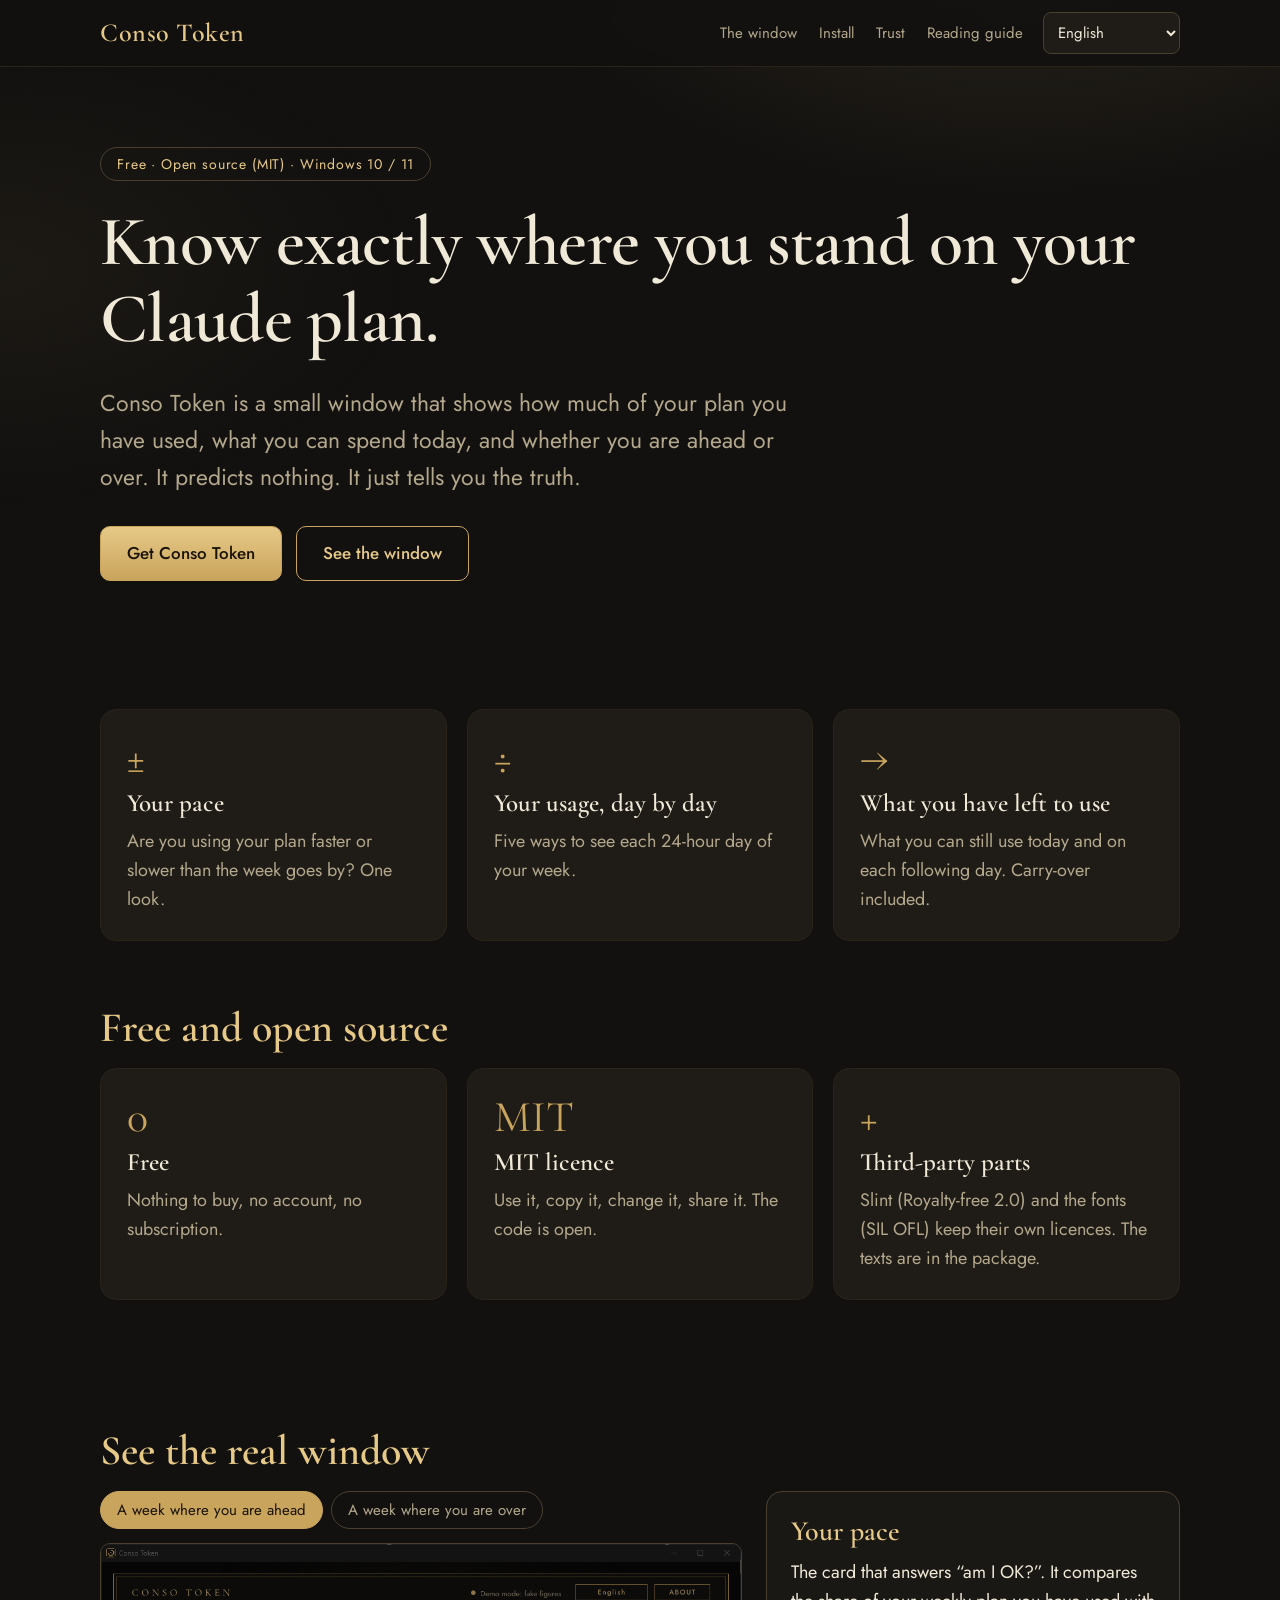
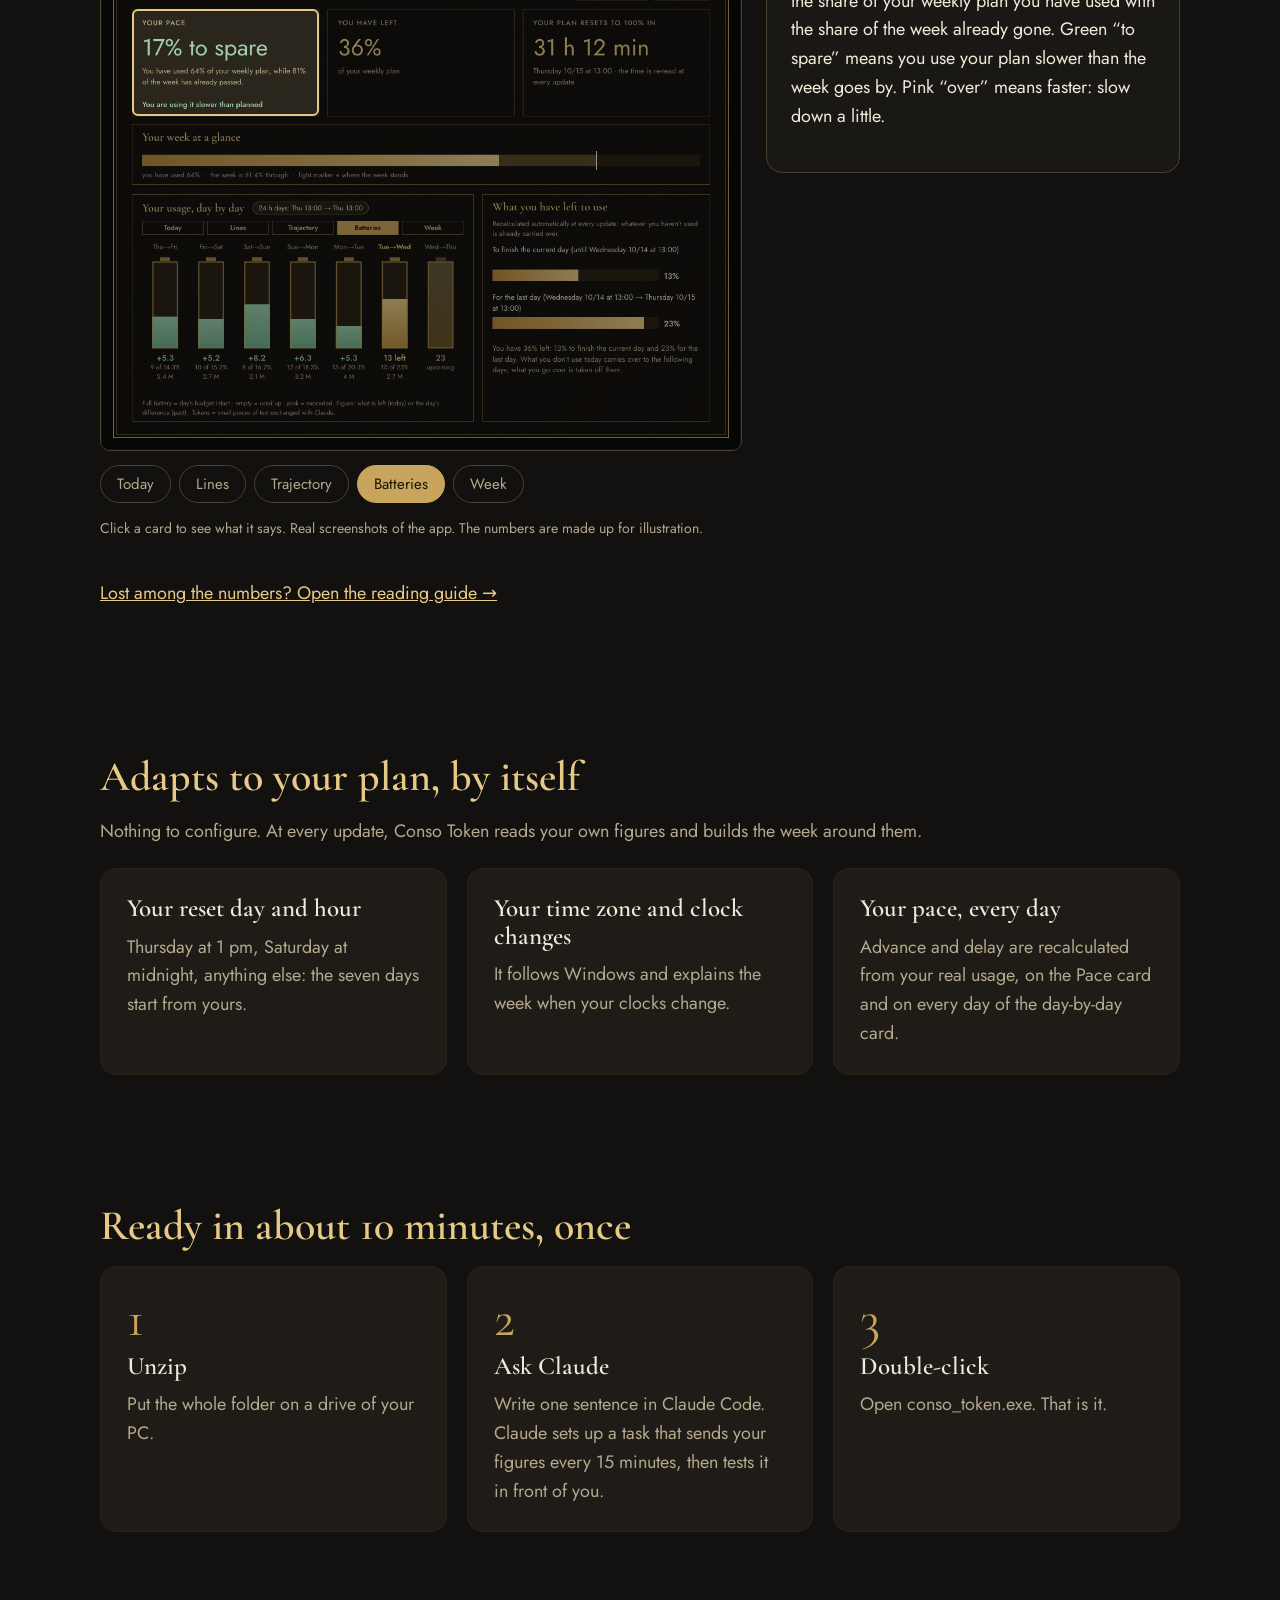
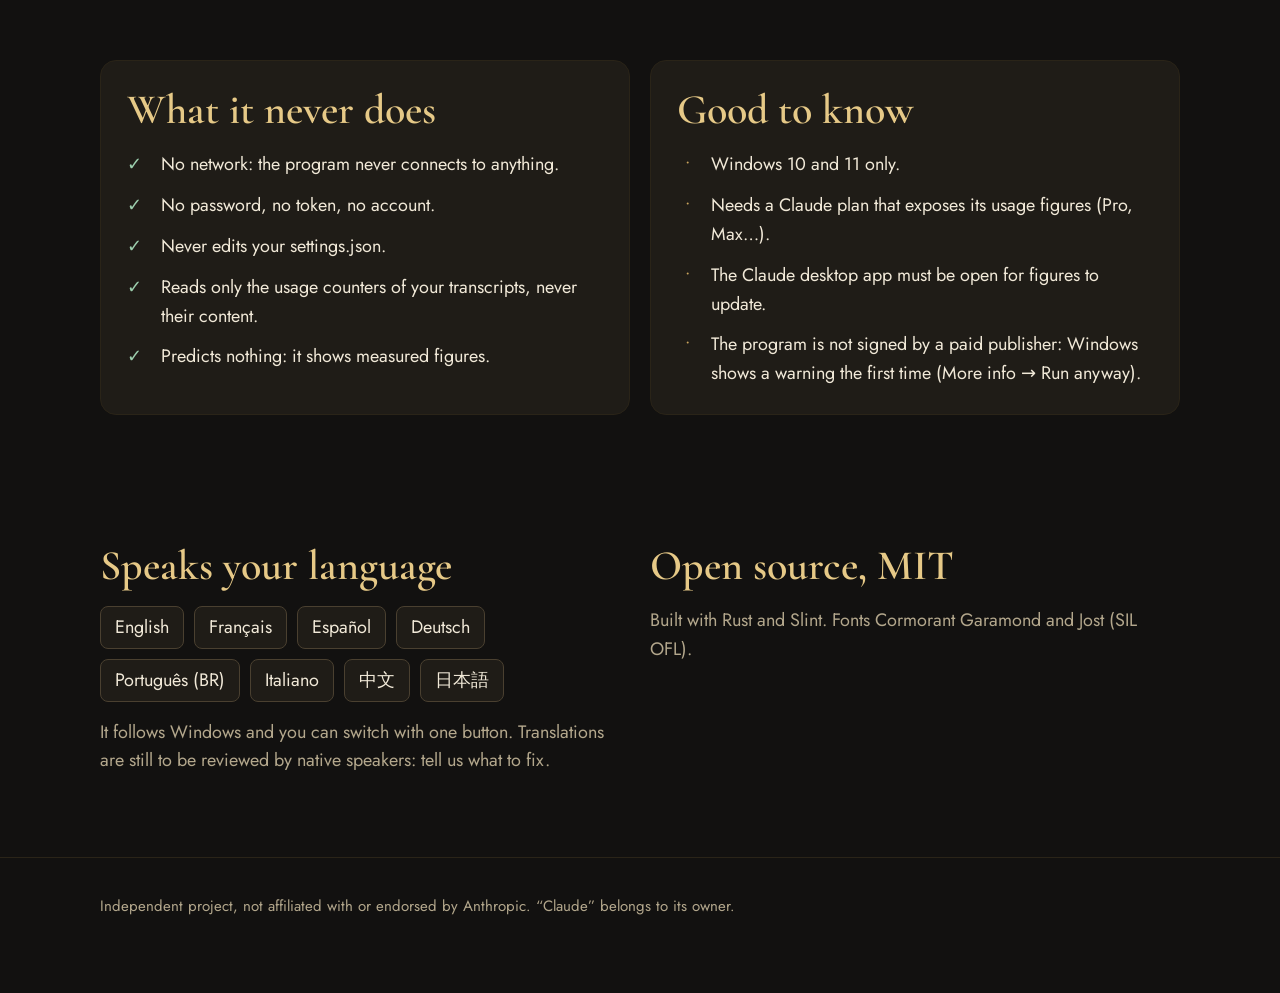
==== docs/site/index.html @ 203439f7 "Conso Token 1.2.1" ====
<!doctype html>
<html lang="en">
<head>
<meta charset="utf-8">
<meta name="viewport" content="width=device-width, initial-scale=1">
<meta name="color-scheme" content="dark">
<title>Conso Token</title>
<meta name="description" content="A small Windows window that shows where you stand on your Claude plan. Free, open source, no network.">
<link rel="stylesheet" href="shared.css">
</head>
<body>
<header class="top">
  <div class="wrap bar">
    <a class="logo" href="#top">Conso Token</a>
    <nav class="links" aria-label="Sections">
      <a href="#tourbloc" data-i="nav_tour">The window</a>
      <a href="#how" data-i="nav_how">Install</a>
      <a href="#trust" data-i="nav_trust">Trust</a>
      <a href="guide.html" data-i="nav_guide">Reading guide</a>
    </nav>
    <select id="lang" aria-label="Language">
      <option value="en" lang="en">English</option>
      <option value="fr" lang="fr">Français</option>
      <option value="es" lang="es">Español</option>
      <option value="de" lang="de">Deutsch</option>
      <option value="pt" lang="pt-BR">Português (BR)</option>
      <option value="it" lang="it">Italiano</option>
      <option value="zh" lang="zh-CN">中文</option>
      <option value="ja" lang="ja">日本語</option>
    </select>
  </div>
</header>

<main id="top">
  <section class="hero">
    <div class="wrap">
      <span class="badge" data-i="badge">Free · Open source · Windows 10 / 11</span>
      <h1 data-i="h1">Know exactly where you stand on your Claude plan.</h1>
      <p class="lead" data-i="lead"></p>
      <div class="btns">
        <a class="btn primary" id="dl" href="#how" data-i="cta_dl">Get Conso Token</a>
        <a class="btn ghost" href="#tourbloc" data-i="cta_see">See the window</a>
      </div>
    </div>
  </section>

  <section>
    <div class="wrap grid3">
      <div class="card"><div class="num">±</div><h3 data-i="k_rythme"></h3><p data-i="hf1_d"></p></div>
      <div class="card"><div class="num">÷</div><h3 data-i="k_jours"></h3><p data-i="hf2_d"></p></div>
      <div class="card"><div class="num">→</div><h3 data-i="k_reste2"></h3><p data-i="hf3_d"></p></div>
    </div>
  </section>

  <section id="free" style="padding-top:0">
    <div class="wrap">
      <h2 data-i="free_t">Free and open source</h2>
      <div class="grid3">
        <div class="card"><div class="num">0</div><h3 data-i="fc1_t"></h3><p data-i="fc1_d"></p></div>
        <div class="card"><div class="num">MIT</div><h3 data-i="fc2_t"></h3><p data-i="fc2_d"></p></div>
        <div class="card"><div class="num">+</div><h3 data-i="fc3_t"></h3><p data-i="fc3_d"></p></div>
      </div>
    </div>
  </section>

  <section id="tourbloc">
    <div class="wrap">
      <h2 data-i="tour_t_h">See the real window</h2>
      <div class="tour" id="tour"></div>
      <p style="margin-top:26px"><a href="guide.html" data-i="guide_cta"></a></p>
    </div>
  </section>

  <section>
    <div class="wrap">
      <h2 data-i="ap_t">Adapts to your plan, by itself</h2>
      <p class="muted" data-i="ap_d"></p>
      <div class="grid3" style="margin-top:22px">
        <div class="card"><h3 data-i="ap1_t"></h3><p data-i="ap1_d"></p></div>
        <div class="card"><h3 data-i="ap2_t"></h3><p data-i="ap2_d"></p></div>
        <div class="card"><h3 data-i="ap3_t"></h3><p data-i="ap3_d"></p></div>
      </div>
    </div>
  </section>

  <section id="how">
    <div class="wrap">
      <h2 data-i="how_t">Ready in about 10 minutes, once</h2>
      <div class="steps">
        <div class="card"><h3 data-i="s1_t">Unzip</h3><p data-i="s1_d"></p></div>
        <div class="card"><h3 data-i="s2_t">Ask Claude</h3><p data-i="s2_d"></p></div>
        <div class="card"><h3 data-i="s3_t">Double-click</h3><p data-i="s3_d"></p></div>
      </div>
    </div>
  </section>

  <section id="trust">
    <div class="wrap two">
      <div class="card">
        <h2 data-i="trust_t">What it never does</h2>
        <ul class="tick">
          <li data-i="t1"></li><li data-i="t2"></li><li data-i="t3"></li><li data-i="t4"></li><li data-i="t5"></li>
        </ul>
      </div>
      <div class="card">
        <h2 data-i="lim_t">Good to know</h2>
        <ul class="note">
          <li data-i="l1"></li><li data-i="l2"></li><li data-i="l3"></li><li data-i="l4"></li>
        </ul>
      </div>
    </div>
  </section>

  <section>
    <div class="wrap two">
      <div>
        <h2 data-i="lang_t">Speaks your language</h2>
        <div class="langs"><span lang="en">English</span><span lang="fr">Français</span><span lang="es">Español</span><span lang="de">Deutsch</span><span lang="pt-BR">Português (BR)</span><span lang="it">Italiano</span><span lang="zh-CN">中文</span><span lang="ja">日本語</span></div>
        <p class="muted" data-i="lang_d"></p>
      </div>
      <div>
        <h2 data-i="open_t">Open source, MIT</h2>
        <p class="muted" data-i="open_d"></p>
      </div>
    </div>
  </section>
</main>
<footer><div class="wrap"><p data-i="disc"></p></div></footer>

<script src="shared.js"></script>
<script>
// Lien de téléchargement : à renseigner quand la page des releases existe (sinon le bouton mène à « Install »).
const RELEASES_URL = "";
if (RELEASES_URL) document.getElementById("dl").href = RELEASES_URL;

add("badge", ["Free · Open source (MIT) · Windows 10 / 11", "Gratuit · Open source (MIT) · Windows 10 / 11", "Gratis · Código abierto (MIT) · Windows 10 / 11", "Kostenlos · Open Source (MIT) · Windows 10 / 11", "Grátis · Código aberto (MIT) · Windows 10 / 11", "Gratis · Open source (MIT) · Windows 10 / 11", "免费 · 开源（MIT）· Windows 10 / 11", "無料 · オープンソース（MIT）· Windows 10 / 11"]);
add("free_t", ["Free and open source", "Gratuit et open source", "Gratis y de código abierto", "Kostenlos und Open Source", "Grátis e de código aberto", "Gratis e open source", "免费且开源", "無料でオープンソース"]);
add("fc1_t", ["Free", "Gratuit", "Gratis", "Kostenlos", "Grátis", "Gratis", "免费", "無料"]);
add("fc1_d", ["Nothing to buy, no account, no subscription.", "Rien à acheter, aucun compte, aucun abonnement.", "Nada que comprar, sin cuenta, sin suscripción.", "Nichts zu kaufen, kein Konto, keine Gebühren.", "Nada para comprar, sem conta, sem assinatura.", "Niente da comprare, nessun account, nessun abbonamento.", "无需购买，无需账号，无需订阅。", "購入不要、アカウント不要、サブスクリプション不要。"]);
add("fc2_t", ["MIT licence", "Licence MIT", "Licencia MIT", "MIT-Lizenz", "Licença MIT", "Licenza MIT", "MIT 许可", "MIT ライセンス"]);
add("fc2_d", ["Use it, copy it, change it, share it. The code is open.", "Utilise-la, copie-la, modifie-la, partage-la. Le code est ouvert.", "Úsala, cópiala, modifícala, compártela. El código es abierto.", "Nutze es, kopiere es, ändere es, teile es. Der Code ist offen.", "Use, copie, modifique, compartilhe. O código é aberto.", "Usala, copiala, modificala, condividila. Il codice è aperto.", "可以使用、复制、修改和分享。代码是开放的。", "使う、コピーする、変更する、共有する。コードは公開されています。"]);
add("fc3_t", ["Third-party parts", "Composants tiers", "Componentes de terceros", "Drittkomponenten", "Componentes de terceiros", "Componenti di terze parti", "第三方组件", "サードパーティ部品"]);
add("fc3_d", ["Slint (Royalty-free 2.0) and the fonts (SIL OFL) keep their own licences. The texts are in the package.", "Slint (Royalty-free 2.0) et les polices (SIL OFL) gardent leurs propres licences. Les textes sont dans le paquet.", "Slint (Royalty-free 2.0) y las tipografías (SIL OFL) conservan sus propias licencias. Los textos van en el paquete.", "Slint (Royalty-free 2.0) und die Schriften (SIL OFL) behalten ihre eigenen Lizenzen. Die Texte liegen im Paket.", "Slint (Royalty-free 2.0) e as fontes (SIL OFL) mantêm suas próprias licenças. Os textos estão no pacote.", "Slint (Royalty-free 2.0) e i font (SIL OFL) mantengono le proprie licenze. I testi sono nel pacchetto.", "Slint（Royalty-free 2.0）和字体（SIL OFL）保留各自的许可。许可文本包含在软件包中。", "Slint（Royalty-free 2.0）とフォント（SIL OFL）は、それぞれ独自のライセンスのままです。全文はパッケージに入っています。"]);
add("h1", ["Know exactly where you stand on your Claude plan.", "Sache exactement où tu en es de ton forfait Claude.", "Sabe exactamente cómo vas con tu plan de Claude.", "Wisse genau, wo du mit deinem Claude-Abo stehst.", "Saiba exatamente onde você está no seu plano do Claude.", "Sappi esattamente a che punto sei con il tuo piano Claude.", "清楚知道你的 Claude 套餐用到了哪里。", "Claude プランの現在地を正確に。"]);
add("lead", ["Conso Token is a small window that shows how much of your plan you have used, what you can spend today, and whether you are ahead or over. It predicts nothing. It just tells you the truth.", "Conso Token est une petite fenêtre qui montre combien de ton forfait tu as utilisé, ce que tu peux dépenser aujourd’hui, et si tu as de l’avance ou si tu en fais trop. Elle ne prédit rien. Elle te dit ce qui est.", "Conso Token es una pequeña ventana que muestra cuánto de tu plan has usado, cuánto puedes gastar hoy y si vas con margen o te pasas. No predice nada. Te dice lo que hay.", "Conso Token ist ein kleines Fenster, das zeigt, wie viel von deinem Abo du verbraucht hast, was du heute ausgeben kannst und ob du Spielraum hast oder zu viel verbrauchst. Es sagt nichts voraus. Es zeigt, was ist.", "O Conso Token é uma pequena janela que mostra quanto do seu plano você usou, quanto pode gastar hoje e se está com folga ou acima. Ele não prevê nada. Ele mostra o que é.", "Conso Token è una piccola finestra che mostra quanto del tuo piano hai usato, quanto puoi spendere oggi e se hai margine o stai sforando. Non prevede nulla. Ti dice com’è.", "Conso Token 是一个小窗口，显示你已用了多少套餐、今天还能用多少，以及你是有富余还是已超出。它不做任何预测，只告诉你实际情况。", "Conso Token は、プランをどれだけ使ったか、今日どれだけ使えるか、余裕があるかオーバーしているかを示す小さなウィンドウです。予測はしません。事実だけを見せます。"]);
add("cta_dl", ["Get Conso Token", "Obtenir Conso Token", "Obtener Conso Token", "Conso Token holen", "Baixar o Conso Token", "Scarica Conso Token", "获取 Conso Token", "Conso Token を入手"]);
add("cta_see", ["See the window", "Voir la fenêtre", "Ver la ventana", "Fenster ansehen", "Ver a janela", "Vedi la finestra", "查看窗口", "ウィンドウを見る"]);
add("hf1_d", ["Are you using your plan faster or slower than the week goes by? One look.", "Utilises-tu ton forfait plus vite ou moins vite que la semaine ne passe ? D’un seul coup d’œil.", "¿Usas tu plan más rápido o más despacio de lo que pasa la semana? De un vistazo.", "Verbrauchst du dein Abo schneller oder langsamer, als die Woche vergeht? Auf einen Blick.", "Você usa o plano mais rápido ou mais devagar do que a semana passa? Num relance.", "Usi il piano più in fretta o più lentamente di come passa la settimana? A colpo d’occhio.", "你用额度的速度比一周流逝的速度快还是慢？一眼就知道。", "プランを使うペースは、一週間が進むペースより速い？遅い？ ひと目で分かります。"]);
add("hf2_d", ["Five ways to see each 24-hour day of your week.", "Cinq façons de voir chaque jour de 24 h de ta semaine.", "Cinco formas de ver cada día de 24 h de tu semana.", "Fünf Arten, jeden 24-Stunden-Tag deiner Woche zu sehen.", "Cinco jeitos de ver cada dia de 24 h da sua semana.", "Cinque modi di vedere ogni giorno da 24 h della tua settimana.", "用五种方式查看一周里每个 24 小时的日子。", "一週間の24時間ごとの日を、5つの見せ方で確認できます。"]);
add("hf3_d", ["What you can still use today and on each following day. Carry-over included.", "Ce que tu peux encore consommer aujourd’hui et chaque jour suivant. Report compris.", "Lo que aún puedes consumir hoy y cada día siguiente. Con el arrastre incluido.", "Was du heute und an jedem folgenden Tag noch verbrauchen kannst. Übertrag inbegriffen.", "O que você ainda pode consumir hoje e em cada dia seguinte. Com a transferência incluída.", "Quello che puoi ancora consumare oggi e in ogni giorno successivo. Riporto incluso.", "你今天和之后每一天还能用多少，已包含结转。", "今日と以降の各日にあと何を使えるか。繰り越しも含みます。"]);
add("tour_t_h", ["See the real window", "Vois la vraie fenêtre", "Mira la ventana real", "Sieh dir das echte Fenster an", "Veja a janela de verdade", "Guarda la finestra vera", "看看真实的窗口", "実際のウィンドウを見る"]);
add("guide_cta", ["Lost among the numbers? Open the reading guide →", "Perdu parmi les chiffres ? Ouvre le guide de lecture →", "¿Perdido entre las cifras? Abre la guía de lectura →", "Zwischen den Zahlen verloren? Öffne die Lesehilfe →", "Perdido entre os números? Abra o guia de leitura →", "Perso tra i numeri? Apri la guida alla lettura →", "被数字绕晕了？打开阅读指南 →", "数字で迷ったら、読み方ガイドへ →"]);
add("ap_t", ["Adapts to your plan, by itself", "S’adapte tout seul à ton forfait", "Se adapta solo a tu plan", "Passt sich von selbst an dein Abo an", "Se adapta sozinho ao seu plano", "Si adatta da solo al tuo piano", "自动适应你的套餐", "あなたのプランに自動で合わせます"]);
add("ap_d", ["Nothing to configure. At every update, Conso Token reads your own figures and builds the week around them.", "Rien à régler. À chaque mise à jour, Conso Token lit tes propres chiffres et construit la semaine autour d’eux.", "Nada que configurar. En cada actualización, Conso Token lee tus propias cifras y construye la semana a partir de ellas.", "Nichts einzustellen. Bei jeder Aktualisierung liest Conso Token deine eigenen Zahlen und baut die Woche darum auf.", "Nada para configurar. A cada atualização, o Conso Token lê os seus próprios números e monta a semana em torno deles.", "Niente da impostare. A ogni aggiornamento, Conso Token legge i tuoi dati e costruisce la settimana intorno a essi.", "无需设置。每次更新，Conso Token 都会读取你自己的数据，并围绕它们构建这一周。", "設定は不要です。更新のたびに Conso Token があなた自身の数値を読み取り、それに合わせて一週間を組み立てます。"]);
add("ap1_t", ["Your reset day and hour", "Ton jour et ton heure de remise à zéro", "Tu día y hora de reinicio", "Dein Reset-Tag und deine Uhrzeit", "Seu dia e hora de reinicialização", "Il tuo giorno e la tua ora di reset", "你的重置日期和时间", "あなたのリセットの曜日と時刻"]);
add("ap1_d", ["Thursday at 1 pm, Saturday at midnight, anything else: the seven days start from yours.", "Jeudi 13 h, samedi minuit, ou autre chose : les sept jours partent du tien.", "Jueves a las 13 h, sábado a medianoche, otro: los siete días parten del tuyo.", "Donnerstag 13 Uhr, Samstag Mitternacht oder etwas anderes: Die sieben Tage beginnen bei deinem.", "Quinta às 13 h, sábado à meia-noite, ou outro: os sete dias partem do seu.", "Giovedì alle 13, sabato a mezzanotte o altro: i sette giorni partono dal tuo.", "周四 13 点、周六午夜，或任何其他时间：七天都从你的时间开始算。", "木曜13時でも土曜0時でも、他の時刻でも、7日間はあなたのリセットから始まります。"]);
add("ap2_t", ["Your time zone and clock changes", "Ton fuseau et les changements d’heure", "Tu zona horaria y los cambios de hora", "Deine Zeitzone und Zeitumstellungen", "Seu fuso horário e as mudanças de horário", "Il tuo fuso orario e i cambi d’ora", "你的时区和时间切换", "タイムゾーンと時刻の切り替え"]);
add("ap2_d", ["It follows Windows and explains the week when your clocks change.", "Elle suit Windows et explique la semaine où l’heure change.", "Sigue a Windows y explica la semana en que cambia la hora.", "Es folgt Windows und erklärt die Woche, in der die Uhr umgestellt wird.", "Segue o Windows e explica a semana em que o horário muda.", "Segue Windows e spiega la settimana in cui cambia l’ora.", "跟随 Windows，并在换令时的那一周给出说明。", "Windows に従い、時刻が切り替わる週にはその説明を出します。"]);
add("ap3_t", ["Your pace, every day", "Ton rythme, chaque jour", "Tu ritmo, cada día", "Dein Tempo, jeden Tag", "Seu ritmo, todos os dias", "Il tuo ritmo, ogni giorno", "你的节奏，每天更新", "あなたのペースを毎日"]);
add("ap3_d", ["Advance and delay are recalculated from your real usage, on the Pace card and on every day of the day-by-day card.", "L’avance et le retard sont recalculés sur ta vraie conso, sur la carte « Ton rythme » comme sur chaque jour de la carte jour par jour.", "El margen y el exceso se recalculan con tu consumo real, en la tarjeta «Tu ritmo» y en cada día de la tarjeta día a día.", "Spielraum und Überschreitung werden aus deinem echten Verbrauch neu berechnet, auf der Karte „Dein Tempo“ und an jedem Tag der Tageskarte.", "Folga e excesso são recalculados com o seu consumo real, no cartão “Seu ritmo” e em cada dia do cartão dia a dia.", "Margine e superamento si ricalcolano sul tuo consumo reale, nella scheda «Il tuo ritmo» e in ogni giorno della scheda giorno per giorno.", "富余与超出会按你的真实用量重新计算，体现在“你的节奏”卡片和每日卡片的每一天上。", "余裕とオーバーは実際の使用量から再計算され、「あなたのペース」カードと日ごとのカードの各日に反映されます。"]);
add("how_t", ["Ready in about 10 minutes, once", "Prêt en 10 minutes environ, une seule fois", "Listo en unos 10 minutos, una sola vez", "In etwa 10 Minuten fertig, einmalig", "Pronto em cerca de 10 minutos, uma única vez", "Pronto in circa 10 minuti, una volta sola", "约 10 分钟完成，只需一次", "約 10 分で準備完了（一度だけ）"]);
add("s1_t", ["Unzip", "Décompresse", "Descomprime", "Entpacken", "Descompacte", "Decomprimi", "解压", "展開"]);
add("s1_d", ["Put the whole folder on a drive of your PC.", "Mets tout le dossier sur un disque de ton PC.", "Pon toda la carpeta en un disco de tu PC.", "Lege den ganzen Ordner auf ein Laufwerk deines PCs.", "Coloque a pasta inteira em um disco do seu PC.", "Metti l’intera cartella su un disco del tuo PC.", "把整个文件夹放到电脑的某个磁盘上。", "フォルダー全体を PC のドライブに置きます。"]);
add("s2_t", ["Ask Claude", "Demande à Claude", "Pídeselo a Claude", "Claude bitten", "Peça ao Claude", "Chiedi a Claude", "请 Claude 设置", "Claude に頼む"]);
add("s2_d", ["Write one sentence in Claude Code. Claude sets up a task that sends your figures every 15 minutes, then tests it in front of you.", "Écris une phrase dans Claude Code. Claude crée une tâche qui envoie tes chiffres toutes les 15 minutes, puis l’essaie devant toi.", "Escribe una frase en Claude Code. Claude crea una tarea que envía tus cifras cada 15 minutos y la prueba delante de ti.", "Schreibe einen Satz in Claude Code. Claude richtet eine Aufgabe ein, die alle 15 Minuten deine Zahlen sendet, und testet sie vor deinen Augen.", "Escreva uma frase no Claude Code. O Claude cria uma tarefa que envia seus números a cada 15 minutos e a testa na sua frente.", "Scrivi una frase in Claude Code. Claude crea un’attività che invia i tuoi numeri ogni 15 minuti e la prova davanti a te.", "在 Claude Code 里写一句话。Claude 会创建一个每 15 分钟发送你数据的任务，并当面测试。", "Claude Code に一文を書きます。Claude が 15 分ごとに数値を送るタスクを作り、目の前でテストします。"]);
add("s3_t", ["Double-click", "Double-clique", "Doble clic", "Doppelklick", "Clique duas vezes", "Doppio clic", "双击", "ダブルクリック"]);
add("s3_d", ["Open conso_token.exe. That is it.", "Ouvre conso_token.exe. C’est tout.", "Abre conso_token.exe. Ya está.", "Öffne conso_token.exe. Das war’s.", "Abra o conso_token.exe. Só isso.", "Apri conso_token.exe. Fatto.", "打开 conso_token.exe，就这样。", "conso_token.exe を開くだけです。"]);
add("trust_t", ["What it never does", "Ce qu’elle ne fait jamais", "Lo que nunca hace", "Was es nie tut", "O que ele nunca faz", "Cosa non fa mai", "它绝不会做的事", "決してしないこと"]);
add("t1", ["No network: the program never connects to anything.", "Aucun réseau : le programme ne se connecte à rien.", "Sin red: el programa no se conecta a nada.", "Kein Netzwerk: das Programm verbindet sich mit nichts.", "Sem rede: o programa não se conecta a nada.", "Nessuna rete: il programma non si collega a nulla.", "不联网：程序不会连接任何服务器。", "ネットワーク通信なし。プログラムはどこにも接続しません。"]);
add("t2", ["No password, no token, no account.", "Ni mot de passe, ni jeton, ni compte.", "Sin contraseña, sin token, sin cuenta.", "Kein Passwort, kein Token, kein Konto.", "Sem senha, sem token, sem conta.", "Nessuna password, nessun token, nessun account.", "无需密码、令牌或账号。", "パスワード、トークン、アカウントは不要。"]);
add("t3", ["Never edits your settings.json.", "Ne modifie jamais ton settings.json.", "Nunca modifica tu settings.json.", "Ändert nie deine settings.json.", "Nunca altera o seu settings.json.", "Non modifica mai il tuo settings.json.", "从不修改你的 settings.json。", "settings.json を変更しません。"]);
add("t4", ["Reads only the usage counters of your transcripts, never their content.", "Lit seulement les compteurs d’usage de tes transcriptions, jamais leur contenu.", "Solo lee los contadores de uso de tus transcripciones, nunca su contenido.", "Liest nur die Nutzungszähler deiner Transkripte, nie deren Inhalt.", "Lê só os contadores de uso das suas transcrições, nunca o conteúdo.", "Legge solo i contatori d’uso delle tue trascrizioni, mai il contenuto.", "只读取对话记录中的用量计数，从不读取内容。", "トランスクリプトの使用量カウンターだけを読み、内容は読みません。"]);
add("t5", ["Predicts nothing: it shows measured figures.", "Ne prédit rien : elle montre des chiffres mesurés.", "No predice nada: muestra cifras medidas.", "Sagt nichts voraus: es zeigt gemessene Zahlen.", "Não prevê nada: mostra números medidos.", "Non prevede nulla: mostra numeri misurati.", "不做预测：只显示实测数字。", "予測はしません。測定した数値だけを表示します。"]);
add("lim_t", ["Good to know", "Bon à savoir", "Conviene saber", "Gut zu wissen", "Bom saber", "Da sapere", "需要了解", "知っておくこと"]);
add("l1", ["Windows 10 and 11 only.", "Windows 10 et 11 seulement.", "Solo Windows 10 y 11.", "Nur Windows 10 und 11.", "Somente Windows 10 e 11.", "Solo Windows 10 e 11.", "仅支持 Windows 10 和 11。", "Windows 10 と 11 のみ。"]);
add("l2", ["Needs a Claude plan that exposes its usage figures (Pro, Max…).", "Il faut un forfait Claude qui donne ses chiffres d’usage (Pro, Max…).", "Necesita un plan de Claude que muestre sus cifras de uso (Pro, Max…).", "Du brauchst ein Claude-Abo, das seine Nutzungszahlen liefert (Pro, Max …).", "É preciso um plano do Claude que mostre os números de uso (Pro, Max…).", "Serve un piano Claude che fornisca i dati d’uso (Pro, Max…).", "需要能提供用量数据的 Claude 套餐（Pro、Max 等）。", "使用状況の数値を提供する Claude プラン（Pro、Max など）が必要です。"]);
add("l3", ["The Claude desktop app must be open for figures to update.", "L’appli Claude de bureau doit être ouverte pour que les chiffres se mettent à jour.", "La app de escritorio de Claude debe estar abierta para que las cifras se actualicen.", "Die Claude-Desktop-App muss geöffnet sein, damit sich die Zahlen aktualisieren.", "O app Claude para desktop precisa estar aberto para os números se atualizarem.", "L’app desktop di Claude deve essere aperta perché i numeri si aggiornino.", "Claude 桌面应用需保持打开，数字才会更新。", "数値を更新するには Claude デスクトップアプリを開いておく必要があります。"]);
add("l4", ["The program is not signed by a paid publisher: Windows shows a warning the first time (More info → Run anyway).", "Le programme n’est pas signé par un éditeur payant : Windows affiche un avertissement la première fois (Informations complémentaires → Exécuter quand même).", "El programa no está firmado por un editor de pago: Windows muestra un aviso la primera vez (Más información → Ejecutar de todas formas).", "Das Programm ist nicht von einem kostenpflichtigen Herausgeber signiert: Windows zeigt beim ersten Start eine Warnung (Weitere Informationen → Trotzdem ausführen).", "O programa não é assinado por um editor pago: o Windows mostra um aviso na primeira vez (Mais informações → Executar assim mesmo).", "Il programma non è firmato da un editore a pagamento: Windows mostra un avviso la prima volta (Ulteriori informazioni → Esegui comunque).", "本程序未由付费发布者签名：首次运行时 Windows 会显示警告（更多信息 → 仍要运行）。", "有料の発行元による署名はないため、初回は Windows が警告を表示します（詳細情報 → 実行）。"]);
add("lang_t", ["Speaks your language", "Parle ta langue", "Habla tu idioma", "Spricht deine Sprache", "Fala o seu idioma", "Parla la tua lingua", "说你的语言", "あなたの言語で"]);
add("lang_d", ["It follows Windows and you can switch with one button. Translations are still to be reviewed by native speakers: tell us what to fix.", "Elle suit Windows et un bouton permet de changer. Les traductions n’ont pas encore été relues par des locuteurs natifs : dis-nous quoi corriger.", "Sigue el idioma de Windows y un botón permite cambiarlo. Las traducciones aún no las han revisado hablantes nativos: dinos qué corregir.", "Es folgt Windows, ein Knopf wechselt die Sprache. Muttersprachler haben die Übersetzungen noch nicht geprüft: sag uns, was zu korrigieren ist.", "Segue o idioma do Windows e um botão permite trocar. As traduções ainda não foram revisadas por falantes nativos: diga-nos o que corrigir.", "Segue Windows e un pulsante permette di cambiarla. Le traduzioni non sono ancora state riviste da madrelingua: dicci cosa correggere.", "它跟随 Windows 语言，也可用一个按钮切换。翻译尚未经母语者审校，欢迎告诉我们需要修改的地方。", "Windows の言語に従い、ボタンで切り替えられます。翻訳はまだネイティブによる確認前です。修正点があればお知らせください。"]);
add("open_t", ["Open source, MIT", "Open source, MIT", "Código abierto, MIT", "Open Source, MIT", "Código aberto, MIT", "Open source, MIT", "开源，MIT 许可", "オープンソース（MIT）"]);
add("open_d", ["Built with Rust and Slint. Fonts Cormorant Garamond and Jost (SIL OFL).", "Construite avec Rust et Slint. Polices Cormorant Garamond et Jost (SIL OFL).", "Hecha con Rust y Slint. Tipografías Cormorant Garamond y Jost (SIL OFL).", "Gebaut mit Rust und Slint. Schriften Cormorant Garamond und Jost (SIL OFL).", "Feito com Rust e Slint. Fontes Cormorant Garamond e Jost (SIL OFL).", "Costruita con Rust e Slint. Font Cormorant Garamond e Jost (SIL OFL).", "使用 Rust 和 Slint 构建。字体 Cormorant Garamond 与 Jost（SIL OFL）。", "Rust と Slint で作られています。フォントは Cormorant Garamond と Jost（SIL OFL）。"]);
add("disc", ["Independent project, not affiliated with or endorsed by Anthropic. “Claude” belongs to its owner.", "Projet indépendant, non affilié à Anthropic ni approuvé par Anthropic. « Claude » appartient à son propriétaire.", "Proyecto independiente, sin afiliación ni respaldo de Anthropic. «Claude» pertenece a su propietario.", "Unabhängiges Projekt, weder mit Anthropic verbunden noch von Anthropic unterstützt. „Claude“ gehört seinem Inhaber.", "Projeto independente, sem afiliação nem aprovação da Anthropic. “Claude” pertence ao seu proprietário.", "Progetto indipendente, non affiliato né approvato da Anthropic. «Claude» appartiene al suo proprietario.", "独立项目，与 Anthropic 无隶属关系，也未获 Anthropic 认可。“Claude”归其所有者所有。", "独立したプロジェクトであり、Anthropic とは無関係で、Anthropic の承認も受けていません。「Claude」はその所有者に帰属します。"]);
demarrer();
</script>
</body>
</html>
---- docs/site/shared.css ----
:root {
  --bg: #121110; --bg2: #1a1815; --card: #1f1c17; --line: #2a2418; --line2: #4a4030;
  --text: #f1e9d8; --muted: #b3a78c; --gold: #c9a45c; --gold2: #e6c987; --gold3: #b8913f;
  --ok: #9ccfae; --ok2: #6fae88; --bad: #e49a9a;
  --serif: "Cormorant Garamond", "Noto Serif", Georgia, "Hiragino Mincho ProN", "Songti SC", serif;
  --sans: "Jost", "Segoe UI", system-ui, "Hiragino Sans", "Microsoft YaHei", sans-serif;
}
@font-face { font-family: "Cormorant Garamond"; src: local("Cormorant Garamond"), url("fonts/CormorantGaramond-Variable.ttf") format("truetype"); font-weight: 300 700; font-display: swap; }
@font-face { font-family: "Jost"; src: local("Jost"), url("fonts/Jost-Variable.ttf") format("truetype"); font-weight: 100 900; font-display: swap; }
* { box-sizing: border-box; }
html { scroll-behavior: smooth; }
body { margin: 0; background: var(--bg); color: var(--text); font-family: var(--sans); font-size: 18px; line-height: 1.6; -webkit-font-smoothing: antialiased; }
body::before { content: ""; position: fixed; inset: 0; z-index: -1; background: radial-gradient(900px 500px at 80% -10%, rgba(201,164,92,.14), transparent 60%), radial-gradient(700px 400px at 0% 30%, rgba(201,164,92,.06), transparent 60%); }
a { color: var(--gold2); }
.wrap { width: min(1080px, 100% - 32px); margin-inline: auto; }
header.top { position: sticky; top: 0; z-index: 10; background: rgba(18,17,16,.9); backdrop-filter: blur(8px); border-bottom: 1px solid var(--line); }
.bar { display: flex; align-items: center; gap: 20px; padding: 12px 0; }
.logo { font-family: var(--serif); font-size: 26px; font-weight: 600; letter-spacing: .02em; color: var(--gold2); text-decoration: none; margin-right: auto; }
nav.links { display: flex; gap: 22px; }
nav.links a { color: var(--muted); text-decoration: none; font-size: 15px; }
nav.links a:hover, nav.links a:focus-visible, nav.links a[aria-current] { color: var(--gold2); }
select { background: var(--card); color: var(--text); border: 1px solid var(--line2); border-radius: 8px; padding: 8px 10px; font: inherit; font-size: 15px; }
:focus-visible { outline: 2px solid var(--gold2); outline-offset: 3px; }
section { padding: 64px 0; }
h1, h2, h3 { font-family: var(--serif); font-weight: 600; line-height: 1.1; margin: 0 0 .4em; }
h1 { font-size: clamp(38px, 6.5vw, 70px); letter-spacing: -.01em; }
h2 { font-size: clamp(28px, 4.2vw, 42px); color: var(--gold2); }
h3 { font-size: 25px; color: var(--text); }
p { margin: 0 0 1em; }
.muted { color: var(--muted); }
.badge { display: inline-block; border: 1px solid var(--line2); color: var(--gold2); border-radius: 999px; padding: 5px 16px; font-size: 14px; letter-spacing: .06em; margin-bottom: 22px; }
.hero { padding-top: 80px; }
.hero .lead { font-size: clamp(19px, 2.4vw, 23px); color: var(--muted); max-width: 50ch; }
.btns { display: flex; flex-wrap: wrap; gap: 14px; margin-top: 30px; }
.btn { display: inline-block; padding: 13px 26px; border-radius: 10px; border: 1px solid var(--gold); text-decoration: none; font-weight: 500; font-size: 17px; }
.btn.primary { background: linear-gradient(180deg, var(--gold2), var(--gold)); color: #1a1408; }
.btn.ghost { color: var(--gold2); }
.btn:hover { filter: brightness(1.08); }
.grid3 { display: grid; grid-template-columns: repeat(3, 1fr); gap: 20px; }
.card { background: var(--card); border: 1px solid var(--line); border-radius: 16px; padding: 26px; }
.card p { color: var(--muted); margin: 0; }
.num { font-family: var(--serif); font-size: 44px; color: var(--gold); line-height: 1; margin-bottom: 10px; }
.two { display: grid; grid-template-columns: 1fr 1fr; gap: 20px; }
ul.tick, ul.note { list-style: none; padding: 0; margin: 0; display: grid; gap: 12px; }
ul.tick li, ul.note li { padding-left: 34px; position: relative; }
ul.tick li::before { content: "✓"; position: absolute; left: 0; color: var(--ok); font-weight: 600; }
ul.note li::before { content: "•"; position: absolute; left: 8px; color: var(--gold); }
ul.note b, ul.tick b { color: var(--text); font-weight: 500; }
footer { border-top: 1px solid var(--line); padding: 36px 0 60px; color: var(--muted); font-size: 15px; }
.steps { counter-reset: s; display: grid; grid-template-columns: repeat(3, 1fr); gap: 20px; }
.steps .card { counter-increment: s; }
.steps .card::before { content: counter(s); font-family: var(--serif); font-size: 52px; color: var(--gold); display: block; line-height: 1; margin-bottom: 8px; }
.langs { display: flex; flex-wrap: wrap; gap: 10px; margin: 16px 0; }
.langs span { background: var(--card); border: 1px solid var(--line2); border-radius: 8px; padding: 6px 14px; }

/* visite guidée de la fenêtre */
.tabs { display: flex; flex-wrap: wrap; gap: 8px; margin: 0 0 14px; }
.tab { font: inherit; font-size: 15px; background: transparent; color: var(--muted); border: 1px solid var(--line2); border-radius: 999px; padding: 6px 16px; cursor: pointer; }
.tab:hover { color: var(--gold2); }
.tab[aria-pressed="true"] { color: #1a1408; background: var(--gold); border-color: var(--gold); }
.tour { display: grid; grid-template-columns: minmax(0, 1.55fr) minmax(0, 1fr); gap: 24px; align-items: start; }
.frame { position: relative; border: 1px solid var(--line2); border-radius: 10px; overflow: hidden; background: #000; }
.frame img { display: block; width: 100%; height: auto; }
.hot { position: absolute; border: 2px solid transparent; border-radius: 6px; background: transparent; cursor: pointer; padding: 0; }
.hot:hover { border-color: rgba(230,201,135,.55); background: rgba(230,201,135,.06); }
.hot[aria-pressed="true"] { border-color: var(--gold2); background: rgba(230,201,135,.10); box-shadow: 0 0 0 9999px rgba(0,0,0,.38); z-index: 2; }
.panel { background: var(--bg2); border: 1px solid var(--line2); border-radius: 16px; padding: 24px; position: sticky; top: 76px; }
.panel h3 { color: var(--gold2); font-size: 28px; }
.panel p { color: var(--text); }
.panel .legend { color: var(--muted); font-size: 15px; border-top: 1px solid var(--line); padding-top: 12px; margin-top: 14px; }
.panel .adapt { font-size: 16px; color: var(--muted); border-left: 3px solid var(--gold3); padding-left: 14px; margin-top: 14px; }
.hint, .small { font-size: 14px; color: var(--muted); margin-top: 12px; }
@media (max-width: 860px) {
  nav.links { display: none; }
  .grid3, .steps, .two, .tour { grid-template-columns: 1fr; }
  .panel { position: static; }
  section { padding: 48px 0; }
}
@media (prefers-reduced-motion: reduce) { html { scroll-behavior: auto; } }
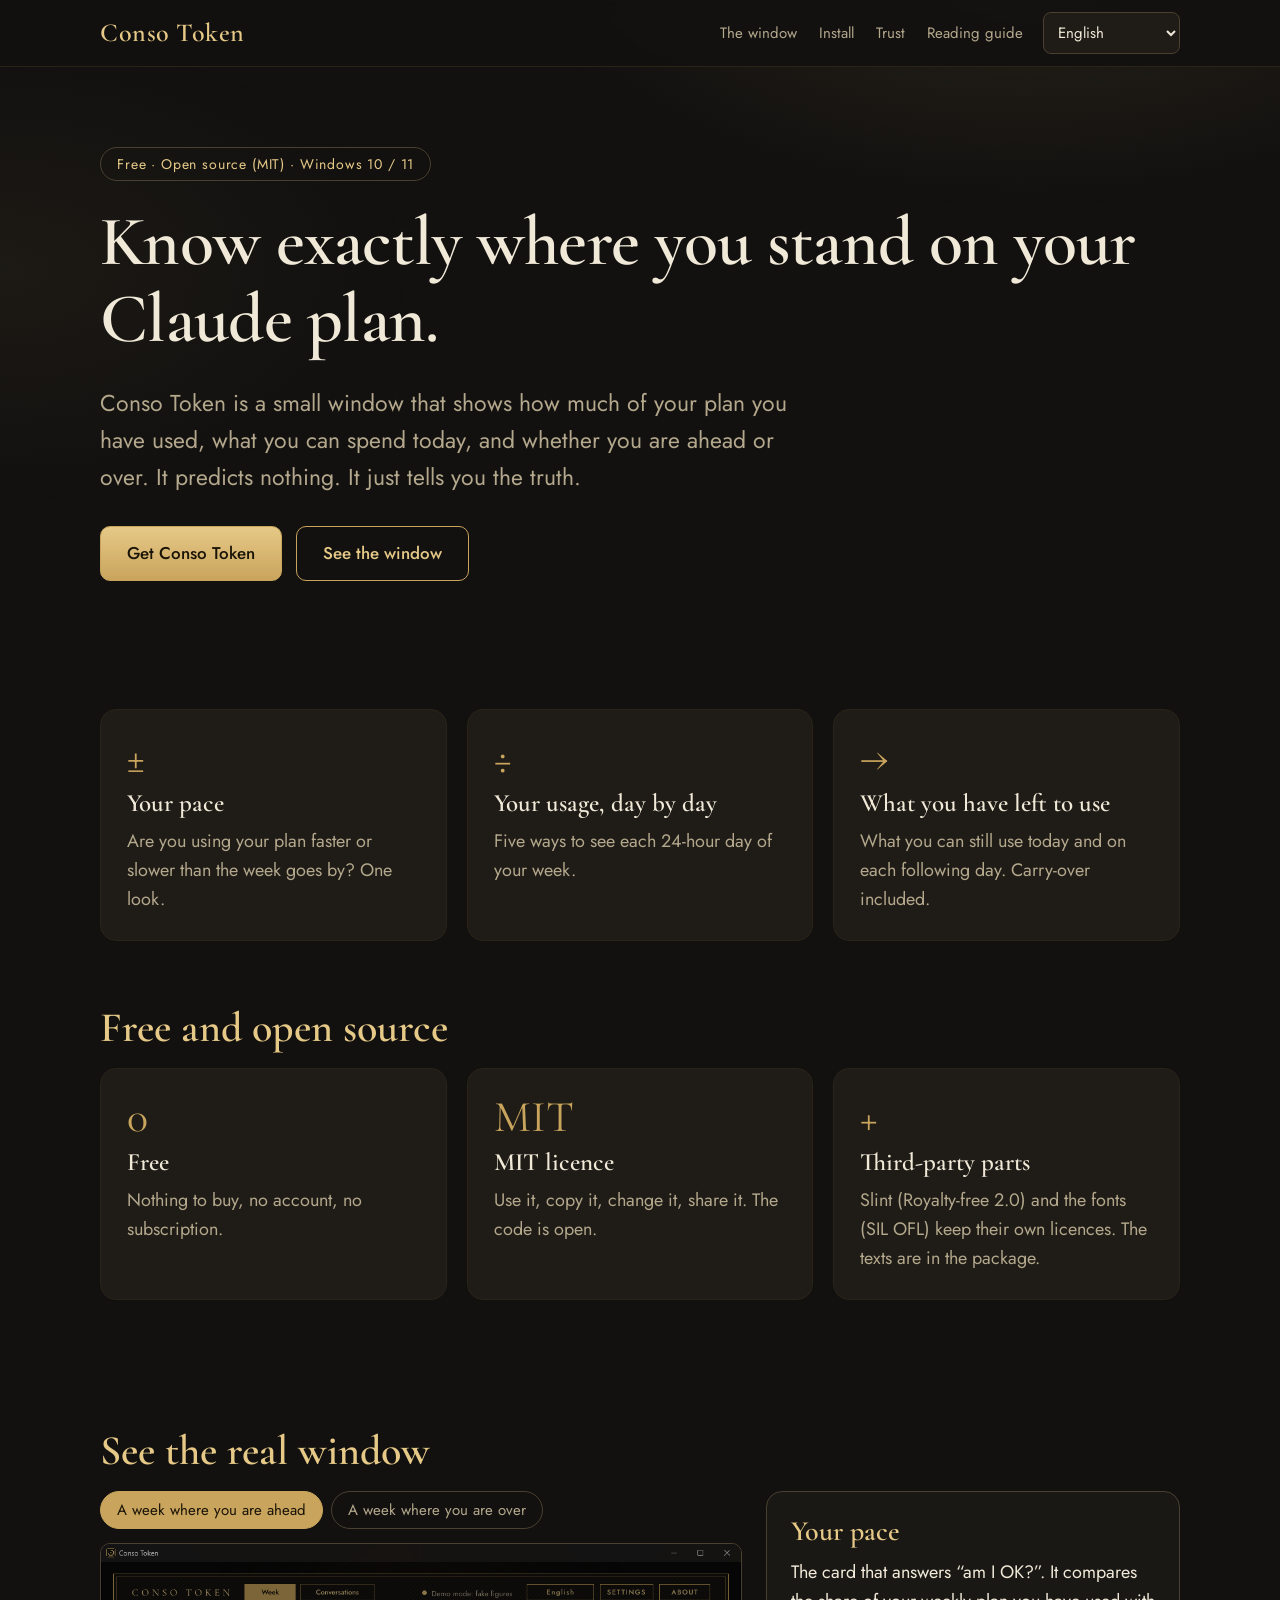
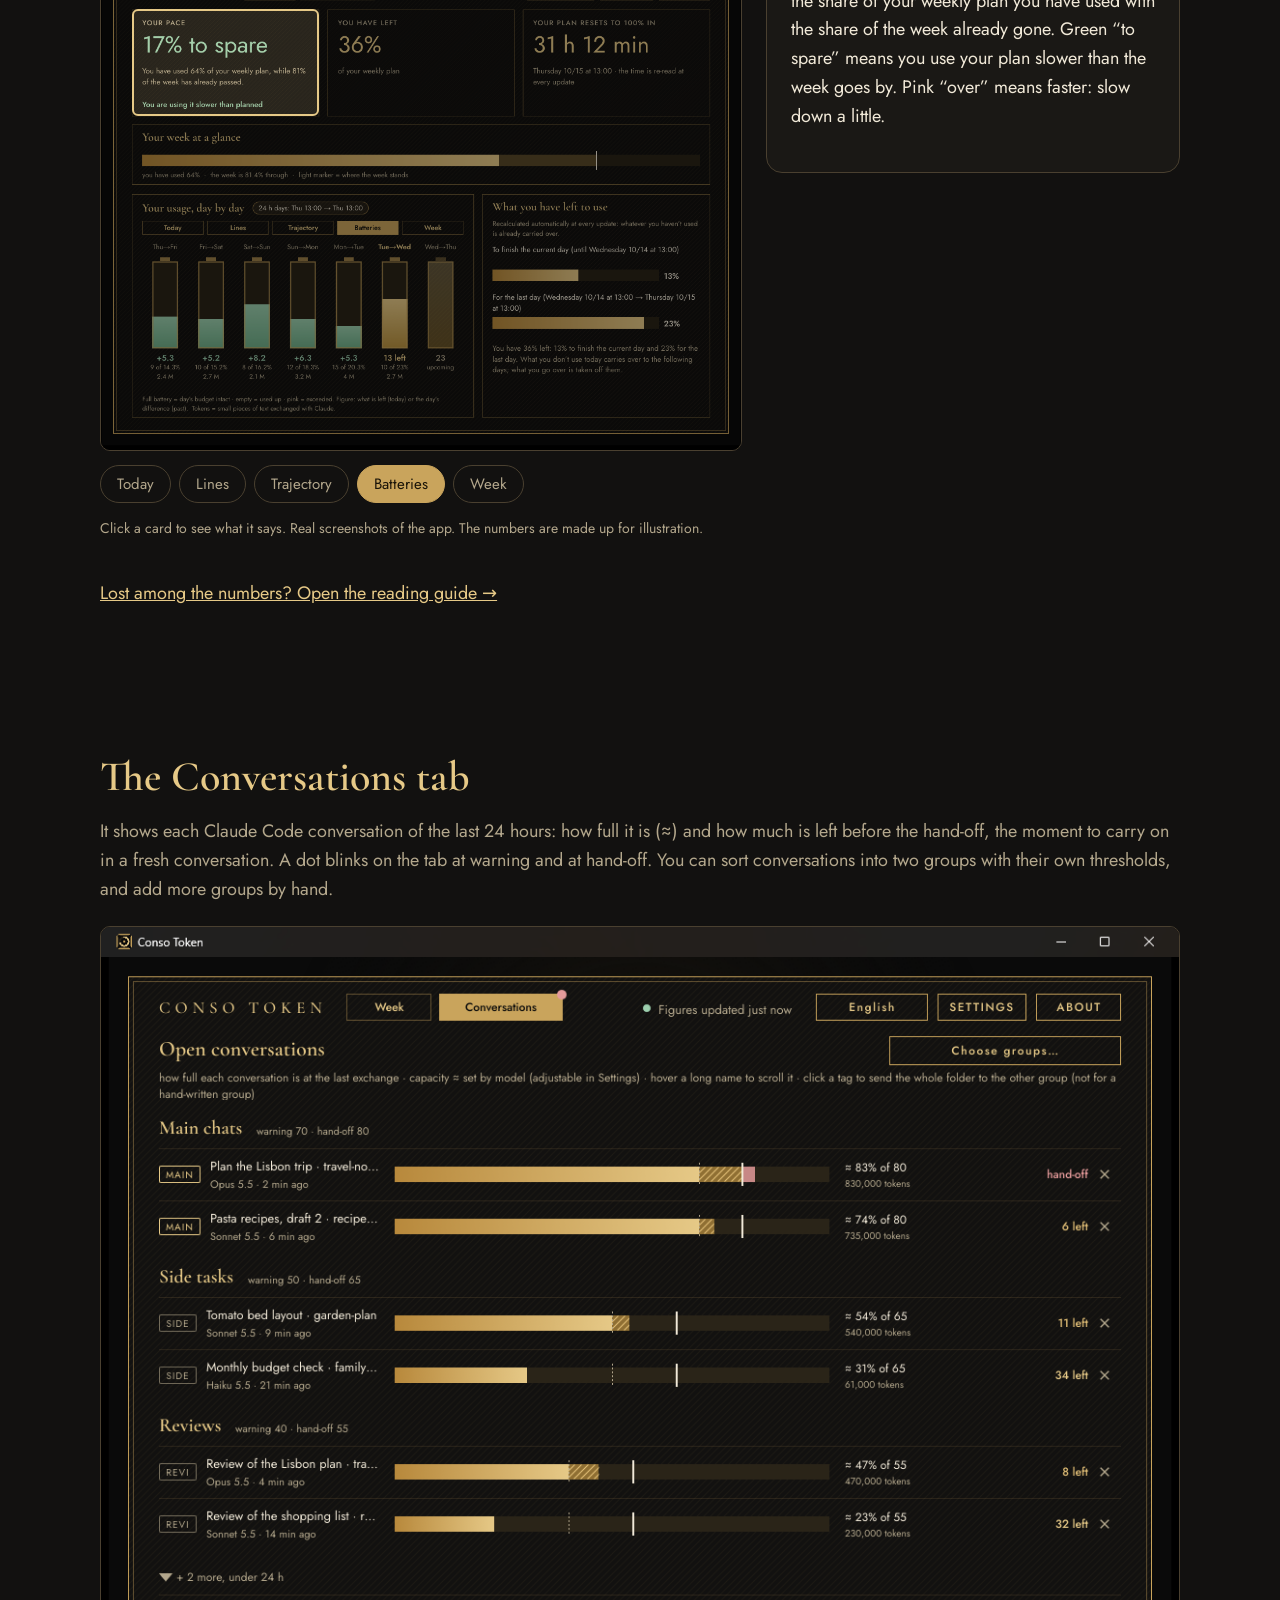
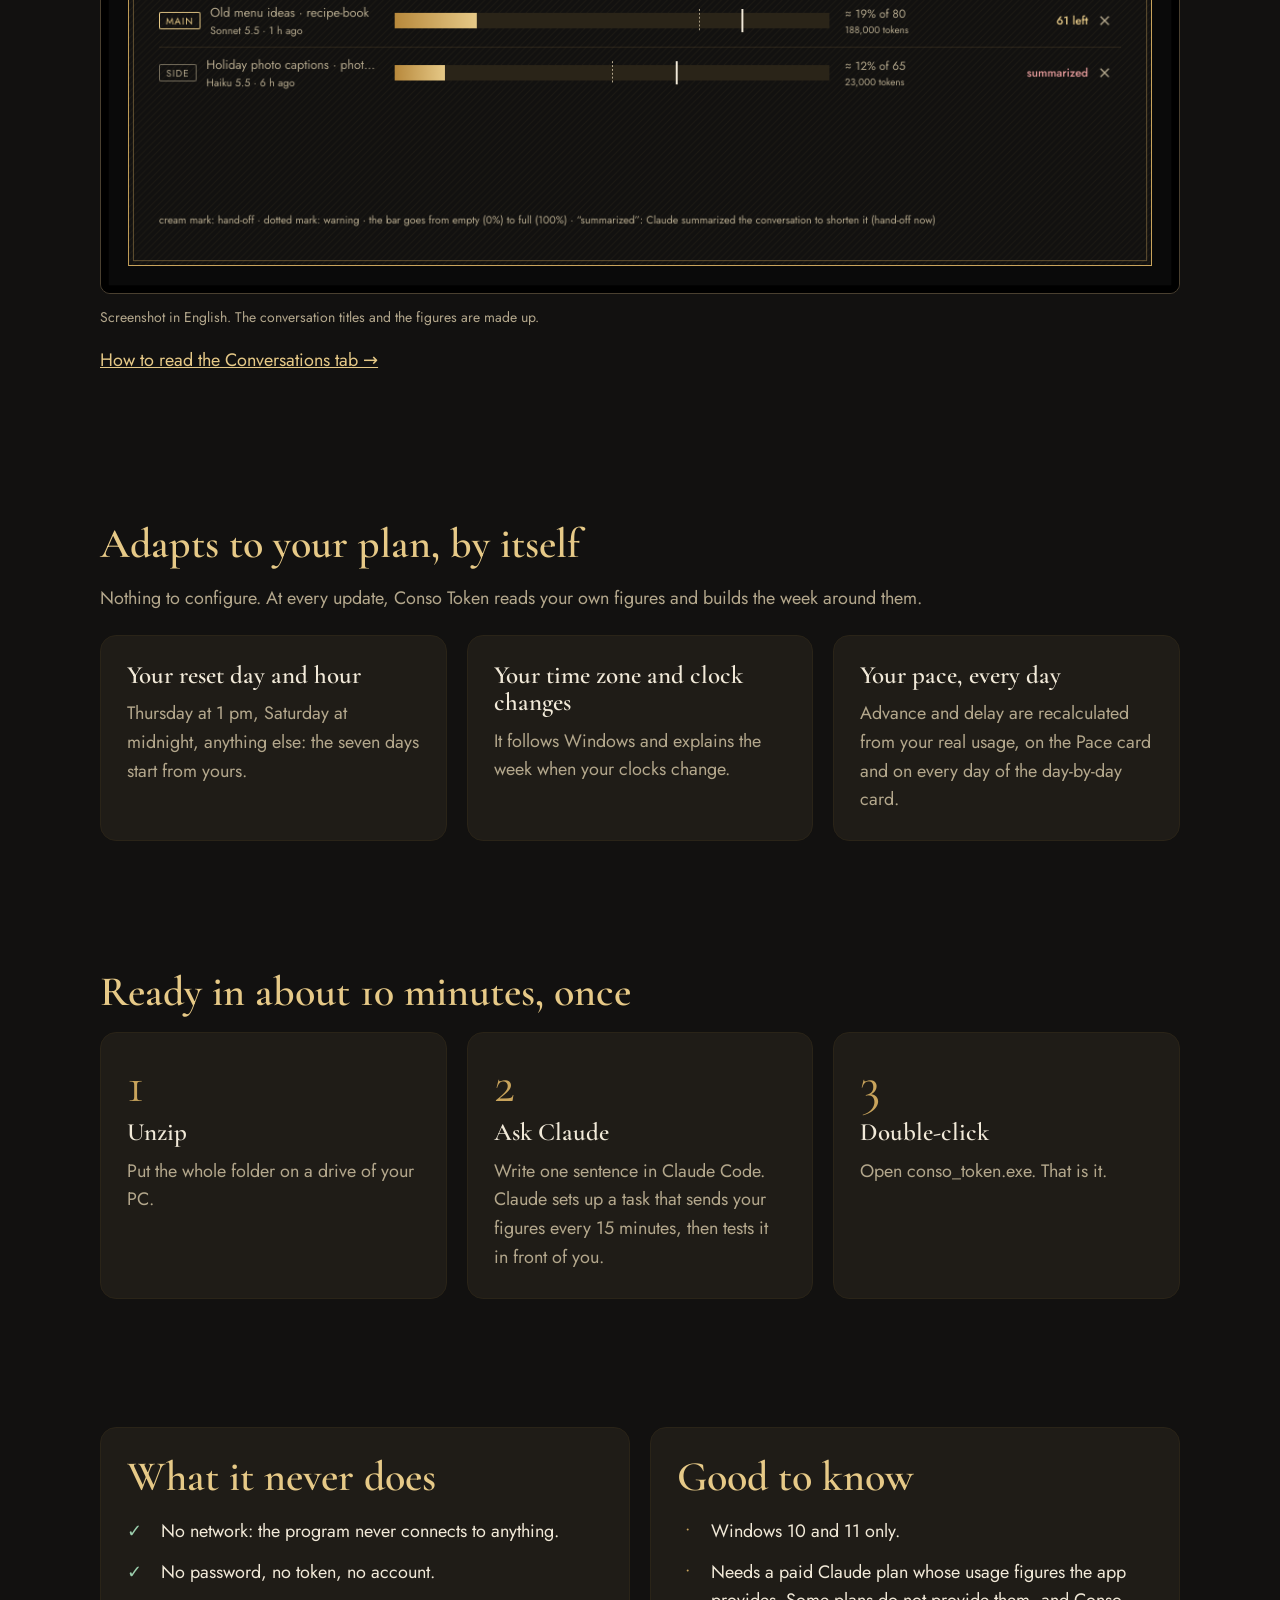
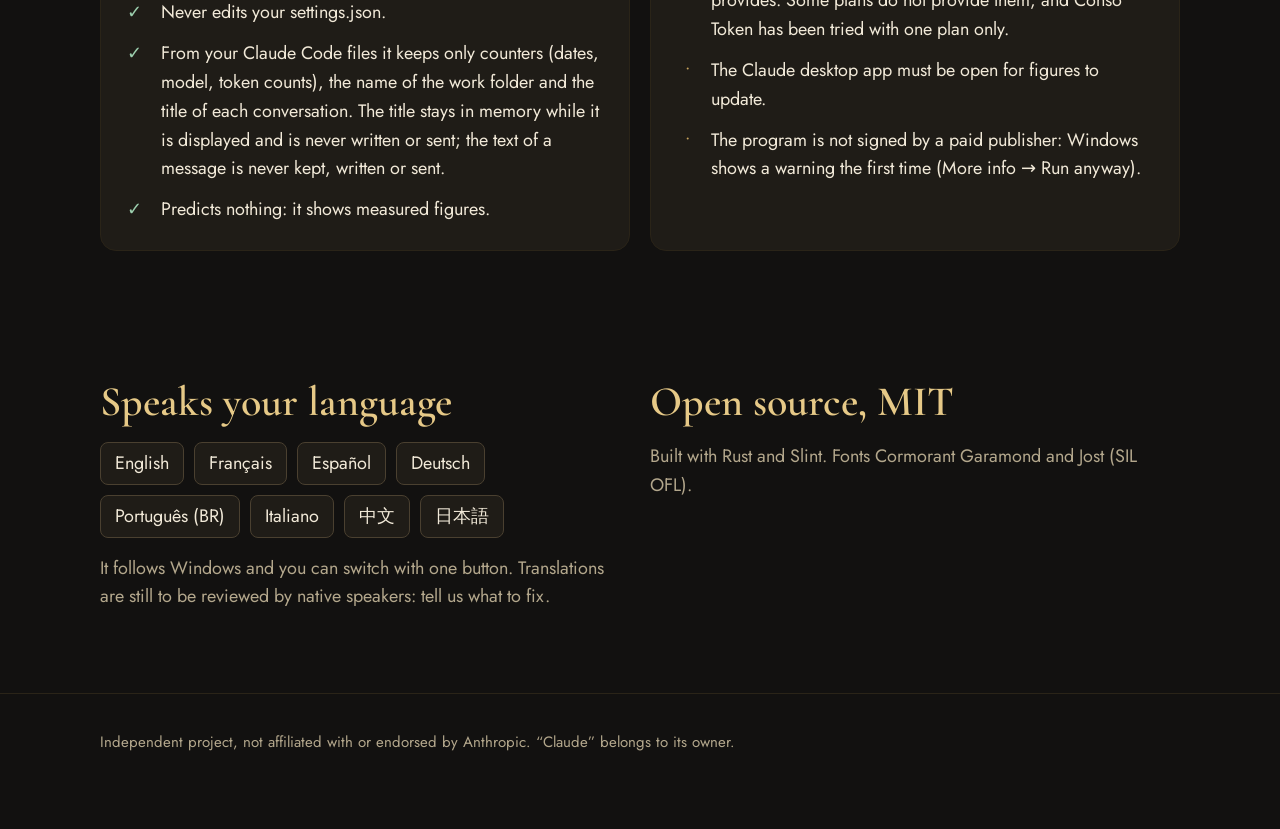
==== commit 26d7749b: "Conso Token 1.3.8: more than two groups, plainer texts in 8 languages, setup fix, new screenshots - " ====
--- a/docs/site/index.html
+++ b/docs/site/index.html
@@ -71,6 +71,18 @@
     </div>
   </section>
 
+  <section id="conversations">
+    <div class="wrap">
+      <h2 data-i="conv_t">The Conversations tab</h2>
+      <p class="muted" data-i="conv_d"></p>
+      <figure style="margin:22px 0 0">
+        <div class="frame"><img id="convshot" src="img/conversations.png" width="1116" height="1000" alt="The Conversations tab"></div>
+        <figcaption class="hint" data-i="conv_note"></figcaption>
+      </figure>
+      <p style="margin-top:18px"><a href="guide.html#conversations" data-i="conv_cta"></a></p>
+    </div>
+  </section>
+
   <section>
     <div class="wrap">
       <h2 data-i="ap_t">Adapts to your plan, by itself</h2>
@@ -129,8 +141,8 @@
 
 <script src="shared.js"></script>
 <script>
-// Lien de téléchargement : à renseigner quand la page des releases existe (sinon le bouton mène à « Install »).
-const RELEASES_URL = "";
+// Lien de téléchargement : la dernière release du dépôt (si la constante est vide, le bouton mène à « Install »).
+const RELEASES_URL = "https://github.com/91laurent/conso-token/releases/latest";
 if (RELEASES_URL) document.getElementById("dl").href = RELEASES_URL;
 
 add("badge", ["Free · Open source (MIT) · Windows 10 / 11", "Gratuit · Open source (MIT) · Windows 10 / 11", "Gratis · Código abierto (MIT) · Windows 10 / 11", "Kostenlos · Open Source (MIT) · Windows 10 / 11", "Grátis · Código aberto (MIT) · Windows 10 / 11", "Gratis · Open source (MIT) · Windows 10 / 11", "免费 · 开源（MIT）· Windows 10 / 11", "無料 · オープンソース（MIT）· Windows 10 / 11"]);
@@ -169,11 +181,11 @@
 add("t1", ["No network: the program never connects to anything.", "Aucun réseau : le programme ne se connecte à rien.", "Sin red: el programa no se conecta a nada.", "Kein Netzwerk: das Programm verbindet sich mit nichts.", "Sem rede: o programa não se conecta a nada.", "Nessuna rete: il programma non si collega a nulla.", "不联网：程序不会连接任何服务器。", "ネットワーク通信なし。プログラムはどこにも接続しません。"]);
 add("t2", ["No password, no token, no account.", "Ni mot de passe, ni jeton, ni compte.", "Sin contraseña, sin token, sin cuenta.", "Kein Passwort, kein Token, kein Konto.", "Sem senha, sem token, sem conta.", "Nessuna password, nessun token, nessun account.", "无需密码、令牌或账号。", "パスワード、トークン、アカウントは不要。"]);
 add("t3", ["Never edits your settings.json.", "Ne modifie jamais ton settings.json.", "Nunca modifica tu settings.json.", "Ändert nie deine settings.json.", "Nunca altera o seu settings.json.", "Non modifica mai il tuo settings.json.", "从不修改你的 settings.json。", "settings.json を変更しません。"]);
-add("t4", ["Reads only the usage counters of your transcripts, never their content.", "Lit seulement les compteurs d’usage de tes transcriptions, jamais leur contenu.", "Solo lee los contadores de uso de tus transcripciones, nunca su contenido.", "Liest nur die Nutzungszähler deiner Transkripte, nie deren Inhalt.", "Lê só os contadores de uso das suas transcrições, nunca o conteúdo.", "Legge solo i contatori d’uso delle tue trascrizioni, mai il contenuto.", "只读取对话记录中的用量计数，从不读取内容。", "トランスクリプトの使用量カウンターだけを読み、内容は読みません。"]);
+add("t4", ["From your Claude Code files it keeps only counters (dates, model, token counts), the name of the work folder and the title of each conversation. The title stays in memory while it is displayed and is never written or sent; the text of a message is never kept, written or sent.", "Des fichiers de Claude Code, elle ne retient que des compteurs (dates, modèle, nombre de tokens), le nom du dossier de travail et le titre de chaque conversation. Le titre reste en mémoire le temps de l’affichage, jamais écrit ni envoyé ; le texte d’un message n’est jamais gardé, ni écrit, ni envoyé.", "De los archivos de Claude Code solo conserva contadores (fechas, modelo, número de tokens), el nombre de la carpeta de trabajo y el título de cada conversación. El título queda en memoria mientras se muestra, nunca se escribe ni se envía; el texto de un mensaje nunca se guarda, ni se escribe ni se envía.", "Aus den Claude-Code-Dateien behält es nur Zähler (Datum, Modell, Tokenanzahl), den Namen des Arbeitsordners und den Titel jeder Unterhaltung. Der Titel bleibt nur für die Anzeige im Speicher und wird nie geschrieben oder gesendet; der Text einer Nachricht wird nie behalten, geschrieben oder gesendet.", "Dos arquivos do Claude Code, ele guarda só contadores (datas, modelo, número de tokens), o nome da pasta de trabalho e o título de cada conversa. O título fica na memória enquanto é exibido, nunca é gravado nem enviado; o texto de uma mensagem nunca é guardado, gravado nem enviado.", "Dei file di Claude Code conserva solo contatori (date, modello, numero di token), il nome della cartella di lavoro e il titolo di ogni conversazione. Il titolo resta in memoria finché è mostrato, mai scritto né inviato; il testo di un messaggio non viene mai conservato, scritto né inviato.", "对于 Claude Code 的文件，它只保留计数（日期、模型、token 数量）、工作文件夹名称和每个对话的标题。标题只在显示期间保存在内存中，绝不写入或发送；消息的文字从不保留，也绝不写入或发送。", "Claude Code のファイルから保持するのは、カウンター（日付、モデル、トークン数）、作業フォルダー名、各会話のタイトルだけです。タイトルは表示している間だけメモリに保持し、書き込みも送信もしません。メッセージの文章は保持せず、書き込みも送信もしません。"]);
 add("t5", ["Predicts nothing: it shows measured figures.", "Ne prédit rien : elle montre des chiffres mesurés.", "No predice nada: muestra cifras medidas.", "Sagt nichts voraus: es zeigt gemessene Zahlen.", "Não prevê nada: mostra números medidos.", "Non prevede nulla: mostra numeri misurati.", "不做预测：只显示实测数字。", "予測はしません。測定した数値だけを表示します。"]);
 add("lim_t", ["Good to know", "Bon à savoir", "Conviene saber", "Gut zu wissen", "Bom saber", "Da sapere", "需要了解", "知っておくこと"]);
 add("l1", ["Windows 10 and 11 only.", "Windows 10 et 11 seulement.", "Solo Windows 10 y 11.", "Nur Windows 10 und 11.", "Somente Windows 10 e 11.", "Solo Windows 10 e 11.", "仅支持 Windows 10 和 11。", "Windows 10 と 11 のみ。"]);
-add("l2", ["Needs a Claude plan that exposes its usage figures (Pro, Max…).", "Il faut un forfait Claude qui donne ses chiffres d’usage (Pro, Max…).", "Necesita un plan de Claude que muestre sus cifras de uso (Pro, Max…).", "Du brauchst ein Claude-Abo, das seine Nutzungszahlen liefert (Pro, Max …).", "É preciso um plano do Claude que mostre os números de uso (Pro, Max…).", "Serve un piano Claude che fornisca i dati d’uso (Pro, Max…).", "需要能提供用量数据的 Claude 套餐（Pro、Max 等）。", "使用状況の数値を提供する Claude プラン（Pro、Max など）が必要です。"]);
+add("l2", ["Needs a paid Claude plan whose usage figures the app provides. Some plans do not provide them, and Conso Token has been tried with one plan only.", "Il faut un forfait Claude payant dont l’appli donne les chiffres. Certains forfaits ne les donnent pas, et Conso Token n’a été essayé qu’avec un seul forfait.", "Necesita un plan de pago de Claude cuyas cifras de uso proporcione la app. Algunos planes no las proporcionan, y Conso Token solo se ha probado con un plan.", "Du brauchst ein kostenpflichtiges Claude-Abo, dessen Nutzungszahlen die App liefert. Manche Abos liefern sie nicht, und Conso Token wurde nur mit einem einzigen Abo ausprobiert.", "É preciso um plano pago do Claude cujos números de uso o app forneça. Alguns planos não os fornecem, e o Conso Token só foi testado com um plano.", "Serve un piano Claude a pagamento di cui l’app fornisca i dati di utilizzo. Alcuni piani non li forniscono, e Conso Token è stato provato con un solo piano.", "需要付费的 Claude 套餐，且应用能提供该套餐的用量数据。有些套餐不提供这些数据；Conso Token 只用过一种套餐进行试用。", "アプリが利用状況の数値を提供する有料の Claude プランが必要です。数値が提供されないプランもあり、Conso Token を試したのは1つのプランだけです。"]);
 add("l3", ["The Claude desktop app must be open for figures to update.", "L’appli Claude de bureau doit être ouverte pour que les chiffres se mettent à jour.", "La app de escritorio de Claude debe estar abierta para que las cifras se actualicen.", "Die Claude-Desktop-App muss geöffnet sein, damit sich die Zahlen aktualisieren.", "O app Claude para desktop precisa estar aberto para os números se atualizarem.", "L’app desktop di Claude deve essere aperta perché i numeri si aggiornino.", "Claude 桌面应用需保持打开，数字才会更新。", "数値を更新するには Claude デスクトップアプリを開いておく必要があります。"]);
 add("l4", ["The program is not signed by a paid publisher: Windows shows a warning the first time (More info → Run anyway).", "Le programme n’est pas signé par un éditeur payant : Windows affiche un avertissement la première fois (Informations complémentaires → Exécuter quand même).", "El programa no está firmado por un editor de pago: Windows muestra un aviso la primera vez (Más información → Ejecutar de todas formas).", "Das Programm ist nicht von einem kostenpflichtigen Herausgeber signiert: Windows zeigt beim ersten Start eine Warnung (Weitere Informationen → Trotzdem ausführen).", "O programa não é assinado por um editor pago: o Windows mostra um aviso na primeira vez (Mais informações → Executar assim mesmo).", "Il programma non è firmato da un editore a pagamento: Windows mostra un avviso la prima volta (Ulteriori informazioni → Esegui comunque).", "本程序未由付费发布者签名：首次运行时 Windows 会显示警告（更多信息 → 仍要运行）。", "有料の発行元による署名はないため、初回は Windows が警告を表示します（詳細情報 → 実行）。"]);
 add("lang_t", ["Speaks your language", "Parle ta langue", "Habla tu idioma", "Spricht deine Sprache", "Fala o seu idioma", "Parla la tua lingua", "说你的语言", "あなたの言語で"]);
@@ -181,7 +193,10 @@
 add("open_t", ["Open source, MIT", "Open source, MIT", "Código abierto, MIT", "Open Source, MIT", "Código aberto, MIT", "Open source, MIT", "开源，MIT 许可", "オープンソース（MIT）"]);
 add("open_d", ["Built with Rust and Slint. Fonts Cormorant Garamond and Jost (SIL OFL).", "Construite avec Rust et Slint. Polices Cormorant Garamond et Jost (SIL OFL).", "Hecha con Rust y Slint. Tipografías Cormorant Garamond y Jost (SIL OFL).", "Gebaut mit Rust und Slint. Schriften Cormorant Garamond und Jost (SIL OFL).", "Feito com Rust e Slint. Fontes Cormorant Garamond e Jost (SIL OFL).", "Costruita con Rust e Slint. Font Cormorant Garamond e Jost (SIL OFL).", "使用 Rust 和 Slint 构建。字体 Cormorant Garamond 与 Jost（SIL OFL）。", "Rust と Slint で作られています。フォントは Cormorant Garamond と Jost（SIL OFL）。"]);
 add("disc", ["Independent project, not affiliated with or endorsed by Anthropic. “Claude” belongs to its owner.", "Projet indépendant, non affilié à Anthropic ni approuvé par Anthropic. « Claude » appartient à son propriétaire.", "Proyecto independiente, sin afiliación ni respaldo de Anthropic. «Claude» pertenece a su propietario.", "Unabhängiges Projekt, weder mit Anthropic verbunden noch von Anthropic unterstützt. „Claude“ gehört seinem Inhaber.", "Projeto independente, sem afiliação nem aprovação da Anthropic. “Claude” pertence ao seu proprietário.", "Progetto indipendente, non affiliato né approvato da Anthropic. «Claude» appartiene al suo proprietario.", "独立项目，与 Anthropic 无隶属关系，也未获 Anthropic 认可。“Claude”归其所有者所有。", "独立したプロジェクトであり、Anthropic とは無関係で、Anthropic の承認も受けていません。「Claude」はその所有者に帰属します。"]);
-demarrer();
+add("conv_t", ["The Conversations tab", "L’onglet Conversations", "La pestaña Conversaciones", "Der Reiter Unterhaltungen", "A aba Conversas", "La scheda Conversazioni", "“对话”页", "「会話」タブ"]);
+add("conv_d", ["It shows each Claude Code conversation of the last 24 hours: how full it is (≈) and how much is left before the hand-off, the moment to carry on in a fresh conversation. A dot blinks on the tab at warning and at hand-off. You can sort conversations into two groups with their own thresholds, and add more groups by hand.", "Il montre chaque conversation Claude Code des dernières 24 heures : à quel point elle est pleine (≈) et ce qu’il reste avant la passation, le moment de continuer dans une conversation neuve. Un point clignote sur l’onglet à l’attention et à la passation. Tu peux ranger tes conversations en deux groupes, chacun avec ses seuils, et en ajouter d’autres à la main.", "Muestra cada conversación de Claude Code de las últimas 24 horas: cuán llena está (≈) y cuánto queda antes del relevo, el momento de seguir en una conversación nueva. Un punto parpadea en la pestaña en la atención y en el relevo. Puedes ordenar las conversaciones en dos grupos, cada uno con sus umbrales, y añadir más grupos a mano.", "Er zeigt jede Claude-Code-Unterhaltung der letzten 24 Stunden: wie voll sie ist (≈) und wie viel bis zur Übergabe bleibt, dem Moment, in einer frischen Unterhaltung weiterzumachen. Bei „Achtung“ und bei „Übergabe“ blinkt ein Punkt auf dem Reiter. Du kannst die Unterhaltungen in zwei Gruppen mit eigenen Schwellen einteilen und weitere Gruppen von Hand hinzufügen.", "Ela mostra cada conversa do Claude Code das últimas 24 horas: o quanto está cheia (≈) e quanto falta para a transferência, o momento de continuar numa conversa nova. Um ponto pisca na aba na atenção e na transferência. Você pode organizar as conversas em dois grupos, cada um com seus limites, e acrescentar mais grupos à mão.", "Mostra ogni conversazione di Claude Code delle ultime 24 ore: quanto è piena (≈) e quanto manca alla consegna, il momento di proseguire in una conversazione nuova. Un punto lampeggia sulla scheda all’attenzione e alla consegna. Puoi dividere le conversazioni in due gruppi, ciascuno con le sue soglie, e aggiungere altri gruppi a mano.", "它显示最近 24 小时内的每个 Claude Code 对话：已经占了多少（≈），以及离“交接”还剩多少——交接就是该换一个新对话继续的时刻。到达“注意”和“交接”时，标签上的圆点会闪烁。你可以把对话分成两组，每组有各自的阈值，还可以手写添加更多分组。", "直近24時間の Claude Code の会話ごとに、どれだけ埋まっているか（≈）と、引き継ぎ（新しい会話に移って続けるタイミング）までの残りを表示します。注意と引き継ぎになると、タブのドットが点滅します。会話はしきい値の異なる2つのグループに分けられ、手書きでグループを増やすこともできます。"]);
+add("conv_cta", ["How to read the Conversations tab →", "Lire l’onglet Conversations →", "Cómo leer la pestaña Conversaciones →", "So liest du den Reiter Unterhaltungen →", "Como ler a aba Conversas →", "Come leggere la scheda Conversazioni →", "如何阅读“对话”页 →", "「会話」タブの読み方 →"]);
+demarrer(() => { $("convshot").alt = t("conv_alt"); });
 </script>
 </body>
 </html>
